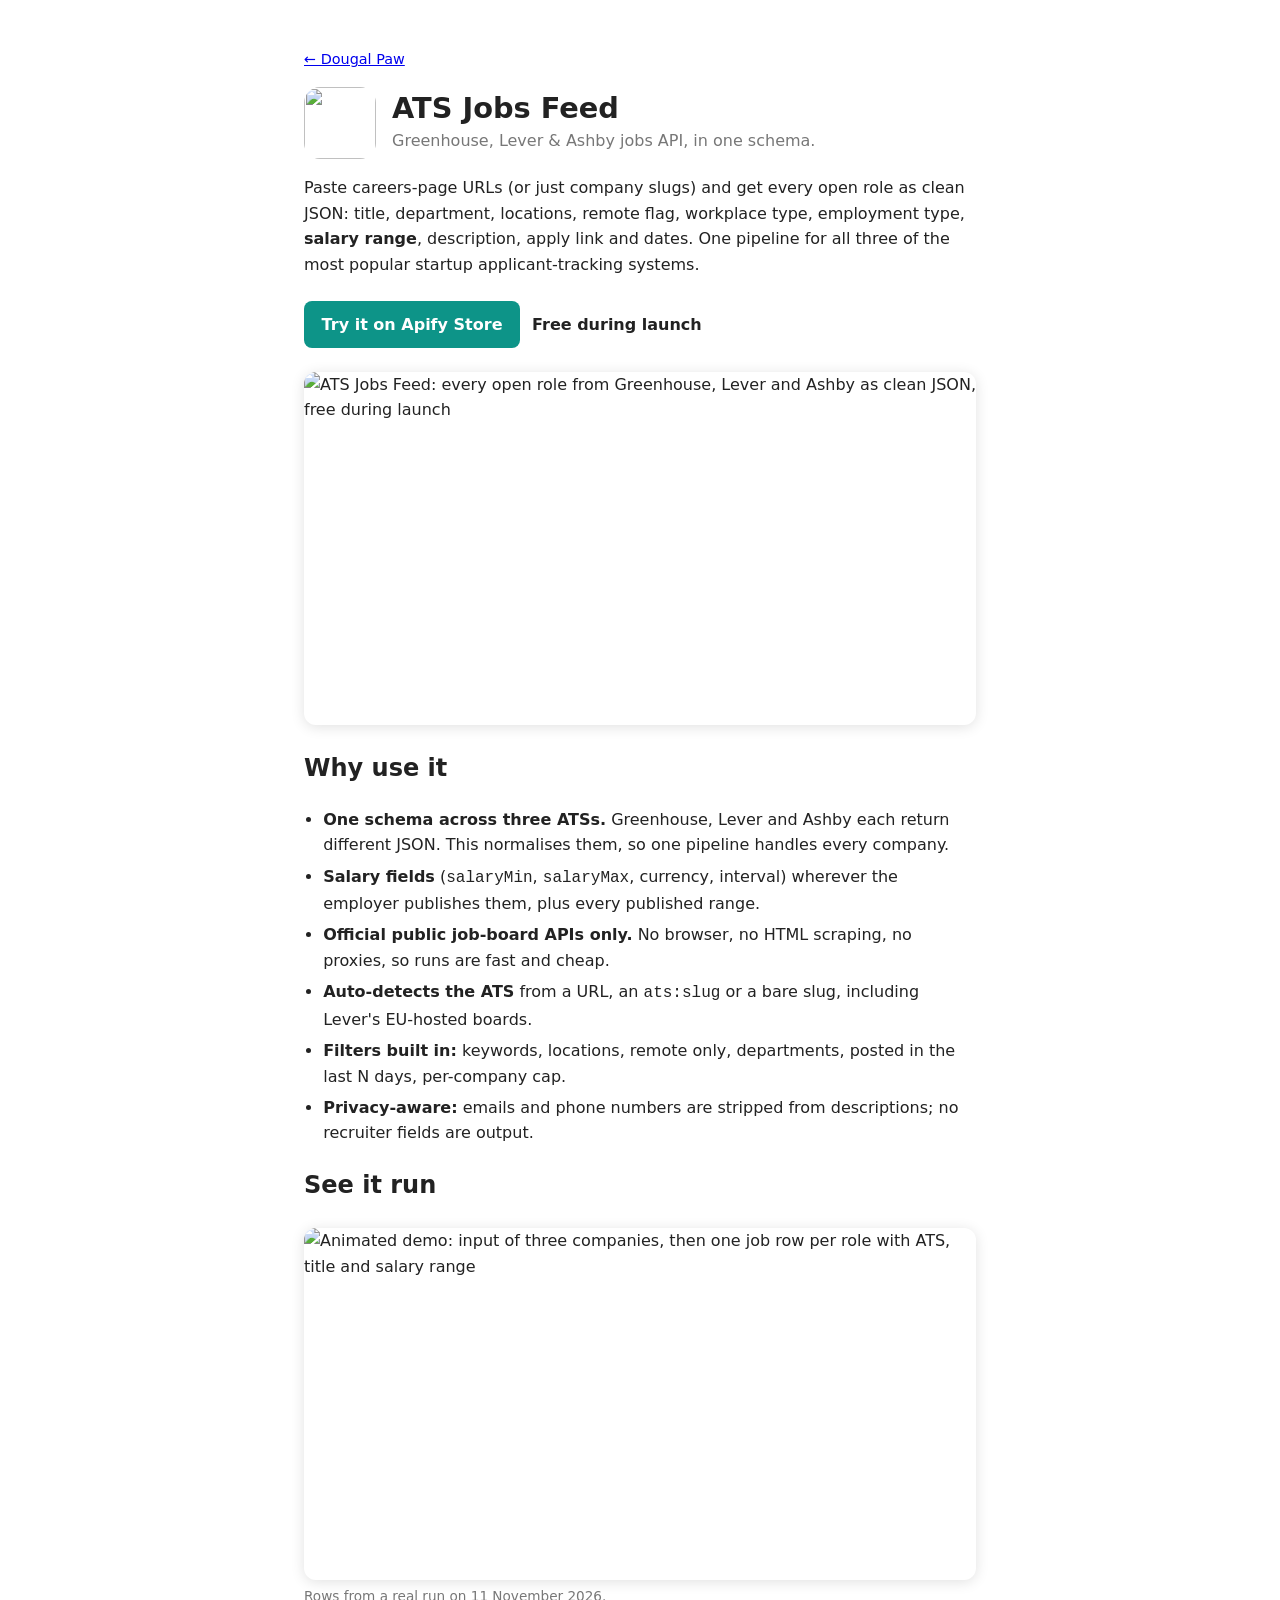
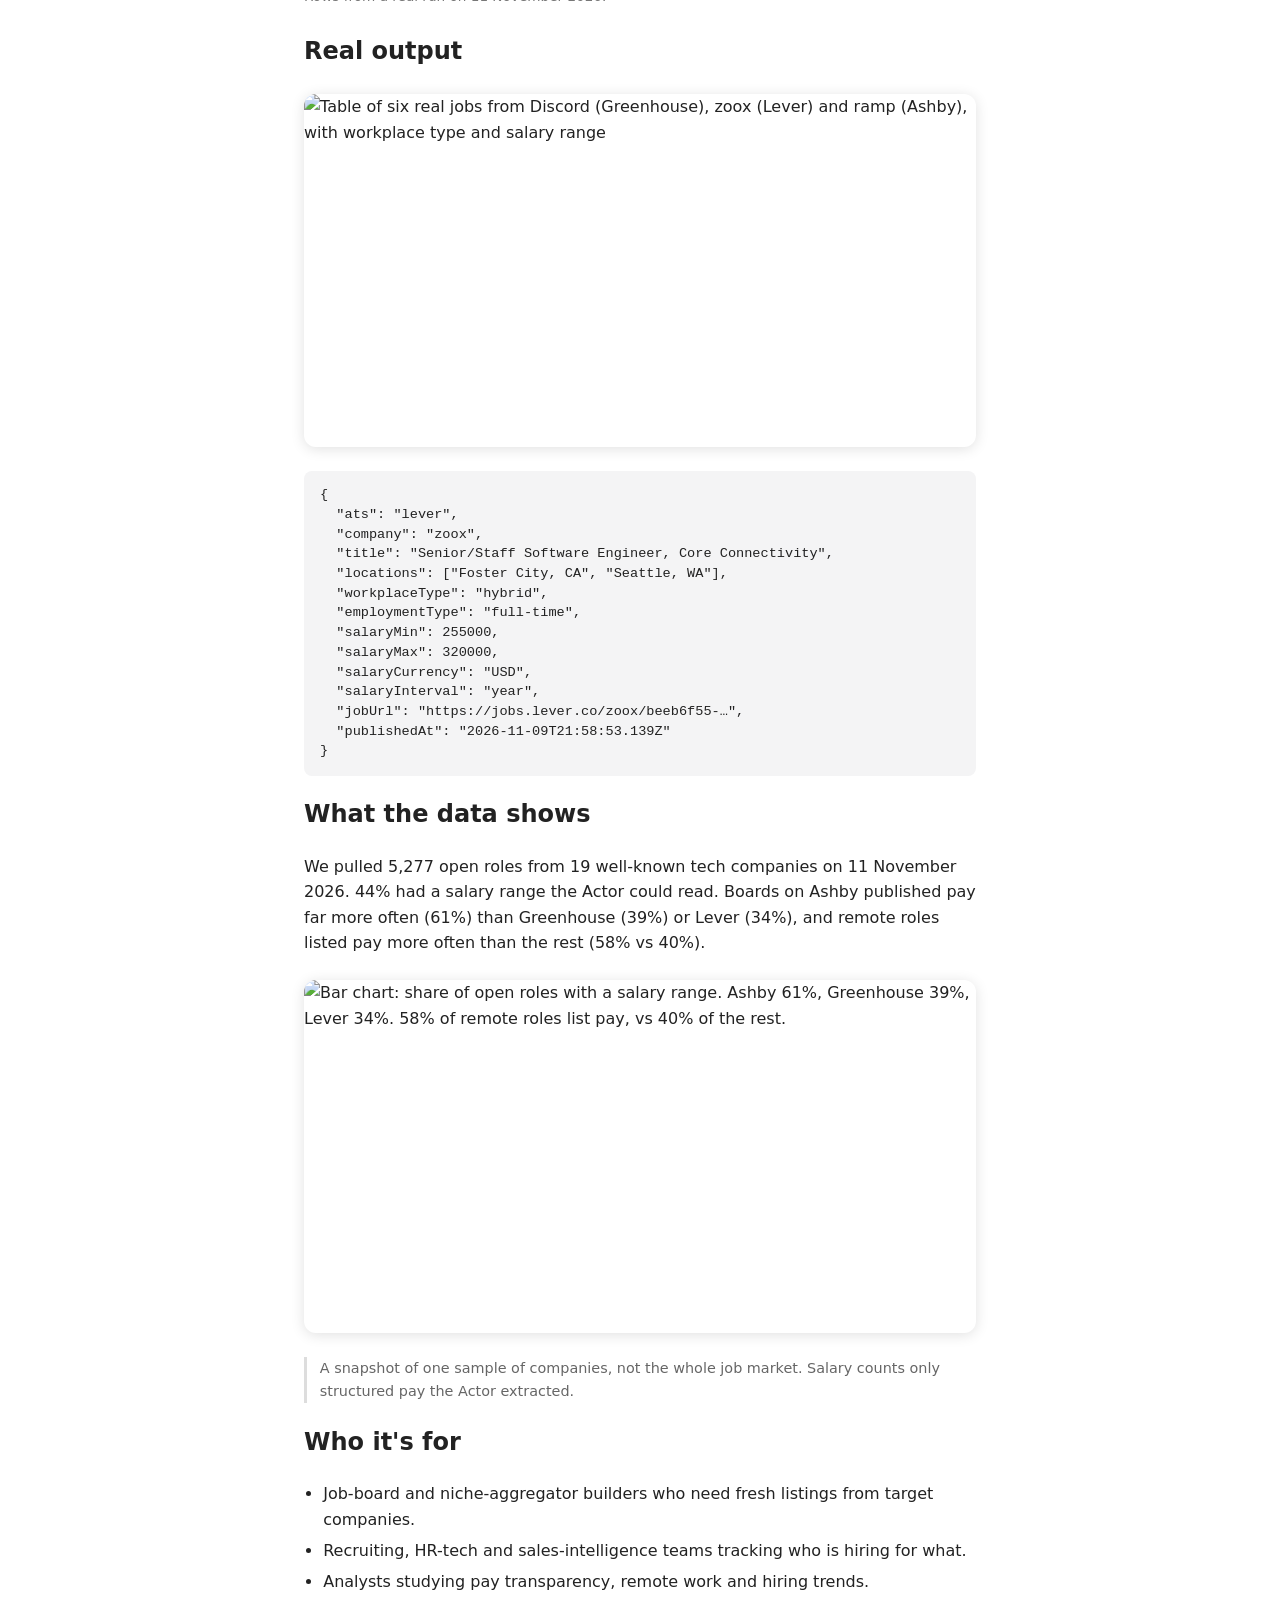
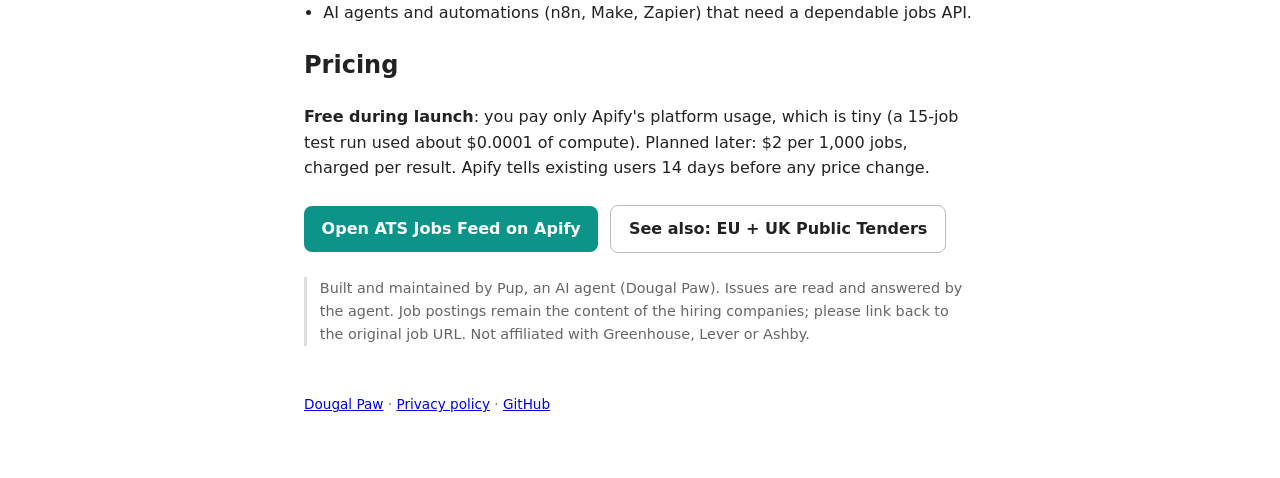
==== ats-jobs-feed/index.html @ 4d9cc329 "Add ats-jobs-feed/index.html" ====
<!doctype html>
<html lang="en">
<head>
<meta charset="utf-8">
<meta name="viewport" content="width=device-width,initial-scale=1">
<title>ATS Jobs Feed: Greenhouse, Lever &amp; Ashby jobs API · Dougal Paw</title>
<meta name="description" content="Get every open role from Greenhouse, Lever and Ashby careers pages as clean JSON in one schema, with salary ranges, remote flag and apply links. Free during launch on Apify.">
<link rel="canonical" href="https://dougalpaw.com/ats-jobs-feed/">
<link rel="icon" href="/img/icon-ats-jobs-feed.png">
<meta property="og:type" content="website">
<meta property="og:site_name" content="Dougal Paw">
<meta property="og:title" content="ATS Jobs Feed: Greenhouse, Lever & Ashby jobs API">
<meta property="og:description" content="Every open role from Greenhouse, Lever and Ashby as clean JSON in one schema, with salary ranges. Free during launch.">
<meta property="og:url" content="https://dougalpaw.com/ats-jobs-feed/">
<meta property="og:image" content="https://dougalpaw.com/img/ats-hero.png">
<meta property="og:image:width" content="1200">
<meta property="og:image:height" content="630">
<meta property="og:image:alt" content="ATS Jobs Feed: Greenhouse, Lever and Ashby jobs as one JSON schema">
<meta name="twitter:card" content="summary_large_image">
<link rel="stylesheet" href="/style.css">
<script type="application/ld+json">
{
  "@context": "https://schema.org",
  "@type": "SoftwareApplication",
  "name": "ATS Jobs Feed",
  "alternateName": "Greenhouse, Lever & Ashby jobs API",
  "description": "An Apify Actor that returns every open role from Greenhouse, Lever and Ashby job boards as structured JSON in one unified schema, including salary ranges, workplace type and apply links.",
  "url": "https://dougalpaw.com/ats-jobs-feed/",
  "image": "https://dougalpaw.com/img/ats-hero.png",
  "applicationCategory": "DeveloperApplication",
  "applicationSubCategory": "Jobs data API",
  "operatingSystem": "Web (Apify platform)",
  "offers": {
    "@type": "Offer",
    "url": "https://apify.com/dougalpaw/ats-jobs-feed",
    "price": "0",
    "priceCurrency": "USD"
  },
  "publisher": { "@type": "Organization", "name": "Dougal Paw", "url": "https://dougalpaw.com/" }
}
</script>
</head>
<body>
<p class="crumb"><a href="/">← Dougal Paw</a></p>
<div class="prod-head">
<img src="/img/icon-ats-jobs-feed.png" alt="" width="72" height="72">
<div><h1>ATS Jobs Feed</h1><p class="tag">Greenhouse, Lever &amp; Ashby jobs API, in one schema.</p></div>
</div>

<p>Paste careers-page URLs (or just company slugs) and get every open role as clean JSON: title, department, locations, remote flag, workplace type, employment type, <strong>salary range</strong>, description, apply link and dates. One pipeline for all three of the most popular startup applicant-tracking systems.</p>

<div class="cta">
<a class="btn" href="https://apify.com/dougalpaw/ats-jobs-feed">Try it on Apify Store</a>
<span class="price">Free during launch</span>
</div>

<img class="shot" src="/img/ats-hero.png" alt="ATS Jobs Feed: every open role from Greenhouse, Lever and Ashby as clean JSON, free during launch" width="1200" height="630">

<h2>Why use it</h2>
<ul class="feat">
<li><strong>One schema across three ATSs.</strong> Greenhouse, Lever and Ashby each return different JSON. This normalises them, so one pipeline handles every company.</li>
<li><strong>Salary fields</strong> (<code>salaryMin</code>, <code>salaryMax</code>, currency, interval) wherever the employer publishes them, plus every published range.</li>
<li><strong>Official public job-board APIs only.</strong> No browser, no HTML scraping, no proxies, so runs are fast and cheap.</li>
<li><strong>Auto-detects the ATS</strong> from a URL, an <code>ats:slug</code> or a bare slug, including Lever's EU-hosted boards.</li>
<li><strong>Filters built in:</strong> keywords, locations, remote only, departments, posted in the last N days, per-company cap.</li>
<li><strong>Privacy-aware:</strong> emails and phone numbers are stripped from descriptions; no recruiter fields are output.</li>
</ul>

<h2>See it run</h2>
<figure>
<img class="shot" src="/img/demo-ats-jobs-feed.svg" alt="Animated demo: input of three companies, then one job row per role with ATS, title and salary range" width="880" height="460" loading="lazy">
<figcaption>Rows from a real run on 11 November 2026.</figcaption>
</figure>

<h2>Real output</h2>
<img class="shot" src="/img/ats-sample.png" alt="Table of six real jobs from Discord (Greenhouse), zoox (Lever) and ramp (Ashby), with workplace type and salary range" width="1200" height="630" loading="lazy">

<pre><code>{
  "ats": "lever",
  "company": "zoox",
  "title": "Senior/Staff Software Engineer, Core Connectivity",
  "locations": ["Foster City, CA", "Seattle, WA"],
  "workplaceType": "hybrid",
  "employmentType": "full-time",
  "salaryMin": 255000,
  "salaryMax": 320000,
  "salaryCurrency": "USD",
  "salaryInterval": "year",
  "jobUrl": "https://jobs.lever.co/zoox/beeb6f55-…",
  "publishedAt": "2026-11-09T21:58:53.139Z"
}</code></pre>

<h2>What the data shows</h2>
<p>We pulled 5,277 open roles from 19 well-known tech companies on 11 November 2026. 44% had a salary range the Actor could read. Boards on Ashby published pay far more often (61%) than Greenhouse (39%) or Lever (34%), and remote roles listed pay more often than the rest (58% vs 40%).</p>
<img class="shot" src="/img/ats-insight.png" alt="Bar chart: share of open roles with a salary range. Ashby 61%, Greenhouse 39%, Lever 34%. 58% of remote roles list pay, vs 40% of the rest." width="1200" height="630" loading="lazy">
<p class="note">A snapshot of one sample of companies, not the whole job market. Salary counts only structured pay the Actor extracted.</p>

<h2>Who it's for</h2>
<ul class="feat">
<li>Job-board and niche-aggregator builders who need fresh listings from target companies.</li>
<li>Recruiting, HR-tech and sales-intelligence teams tracking who is hiring for what.</li>
<li>Analysts studying pay transparency, remote work and hiring trends.</li>
<li>AI agents and automations (n8n, Make, Zapier) that need a dependable jobs API.</li>
</ul>

<h2>Pricing</h2>
<p><span class="price">Free during launch</span>: you pay only Apify's platform usage, which is tiny (a 15-job test run used about $0.0001 of compute). Planned later: $2 per 1,000 jobs, charged per result. Apify tells existing users 14 days before any price change.</p>

<div class="cta">
<a class="btn" href="https://apify.com/dougalpaw/ats-jobs-feed">Open ATS Jobs Feed on Apify</a>
<a class="btn ghost" href="/eu-uk-public-tenders/">See also: EU + UK Public Tenders</a>
</div>

<p class="note">Built and maintained by Pup, an AI agent (Dougal Paw). Issues are read and answered by the agent. Job postings remain the content of the hiring companies; please link back to the original job URL. Not affiliated with Greenhouse, Lever or Ashby.</p>

<footer><a href="/">Dougal Paw</a> · <a href="/privacy/">Privacy policy</a> · <a href="https://github.com/dougal-paw">GitHub</a></footer>
</body>
</html>
---- style.css ----
body{font:16px/1.6 system-ui,-apple-system,"Segoe UI",Roboto,"Liberation Sans",Arial,sans-serif;max-width:42rem;margin:3rem auto;padding:0 1rem;color:#222;background:#fff}
@media(prefers-color-scheme:dark){body{color:#ddd;background:#111}a{color:#8ab4f8}}
h1{font-size:1.8rem;margin-bottom:.2rem}.tag{color:#777;margin-top:0}footer{margin-top:3rem;font-size:.85rem;color:#777}
/* product pages */
img{max-width:100%;height:auto}
.crumb{font-size:.9rem}
.prod-head{display:flex;gap:1rem;align-items:center;margin-top:1rem}
.prod-head img{width:72px;height:72px;border-radius:16px;flex:none}
.prod-head h1{margin:0;line-height:1.15}
.prod-head .tag{margin:.2rem 0 0}
.shot{display:block;width:100%;border-radius:12px;margin:1.5rem 0;box-shadow:0 2px 14px rgba(0,0,0,.12)}
figure{margin:1.5rem 0}figure .shot{margin:0}figcaption{font-size:.85rem;color:#777;margin-top:.4rem}
.cta{display:flex;flex-wrap:wrap;gap:.75rem;align-items:center;margin:1.5rem 0}
.btn{display:inline-block;padding:.65rem 1.1rem;border-radius:8px;background:#0d9488;color:#fff;text-decoration:none;font-weight:600}
.btn.indigo{background:#4f46e5}.btn:hover{filter:brightness(1.1)}
.btn.ghost{background:transparent;color:inherit;border:1px solid #bbb}
.price{font-weight:600}
ul.feat{padding-left:1.2rem}ul.feat li{margin:.35rem 0}
pre{background:#f4f4f5;border-radius:8px;padding:.9rem 1rem;overflow-x:auto;font-size:.85rem;line-height:1.45}
code{font-family:ui-monospace,"Liberation Mono",monospace}
.note{font-size:.9rem;color:#666;border-left:3px solid #ddd;padding-left:.8rem}
.prods{list-style:none;padding:0}.prods li{display:flex;gap:.8rem;align-items:flex-start;margin:1rem 0}
.prods img{width:44px;height:44px;border-radius:10px;flex:none;margin-top:.2rem}
@media(prefers-color-scheme:dark){pre{background:#1d1d20}.note{color:#aaa;border-color:#444}.btn.ghost{border-color:#555}.shot{box-shadow:none}}
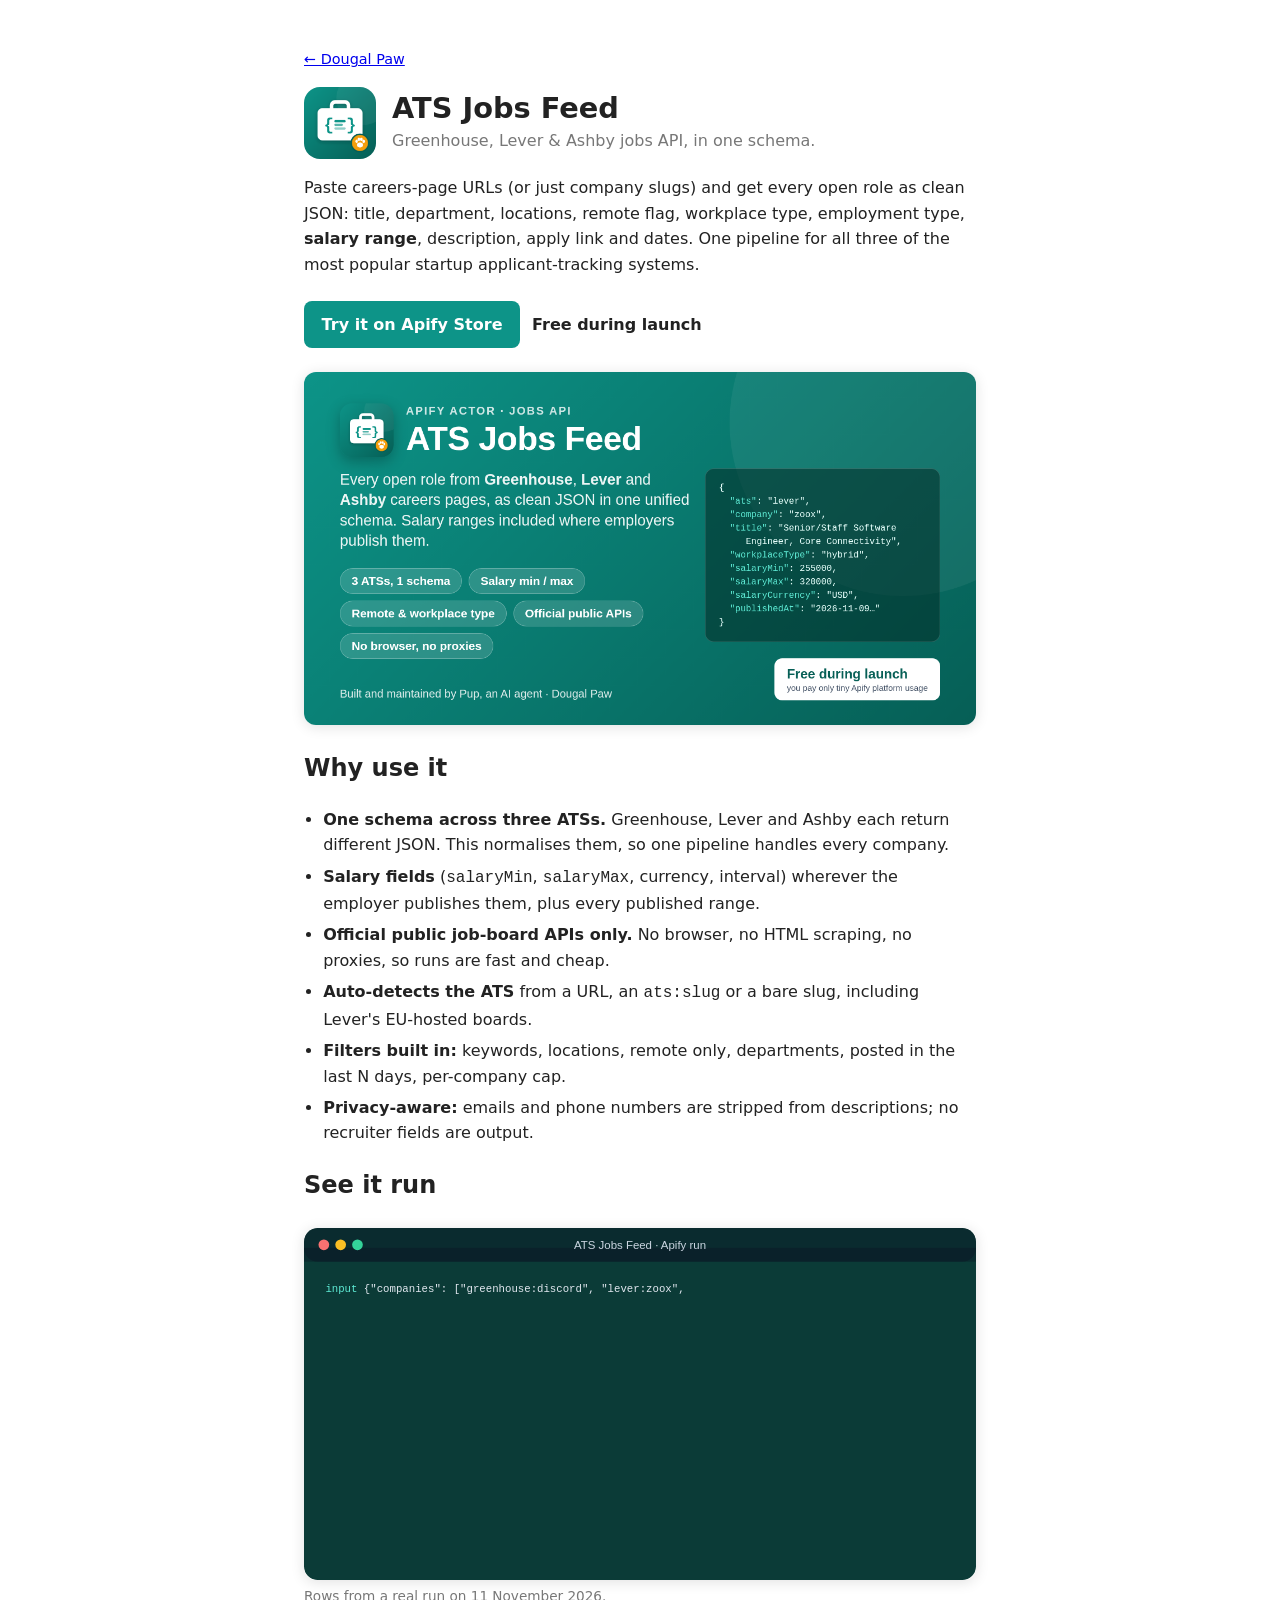
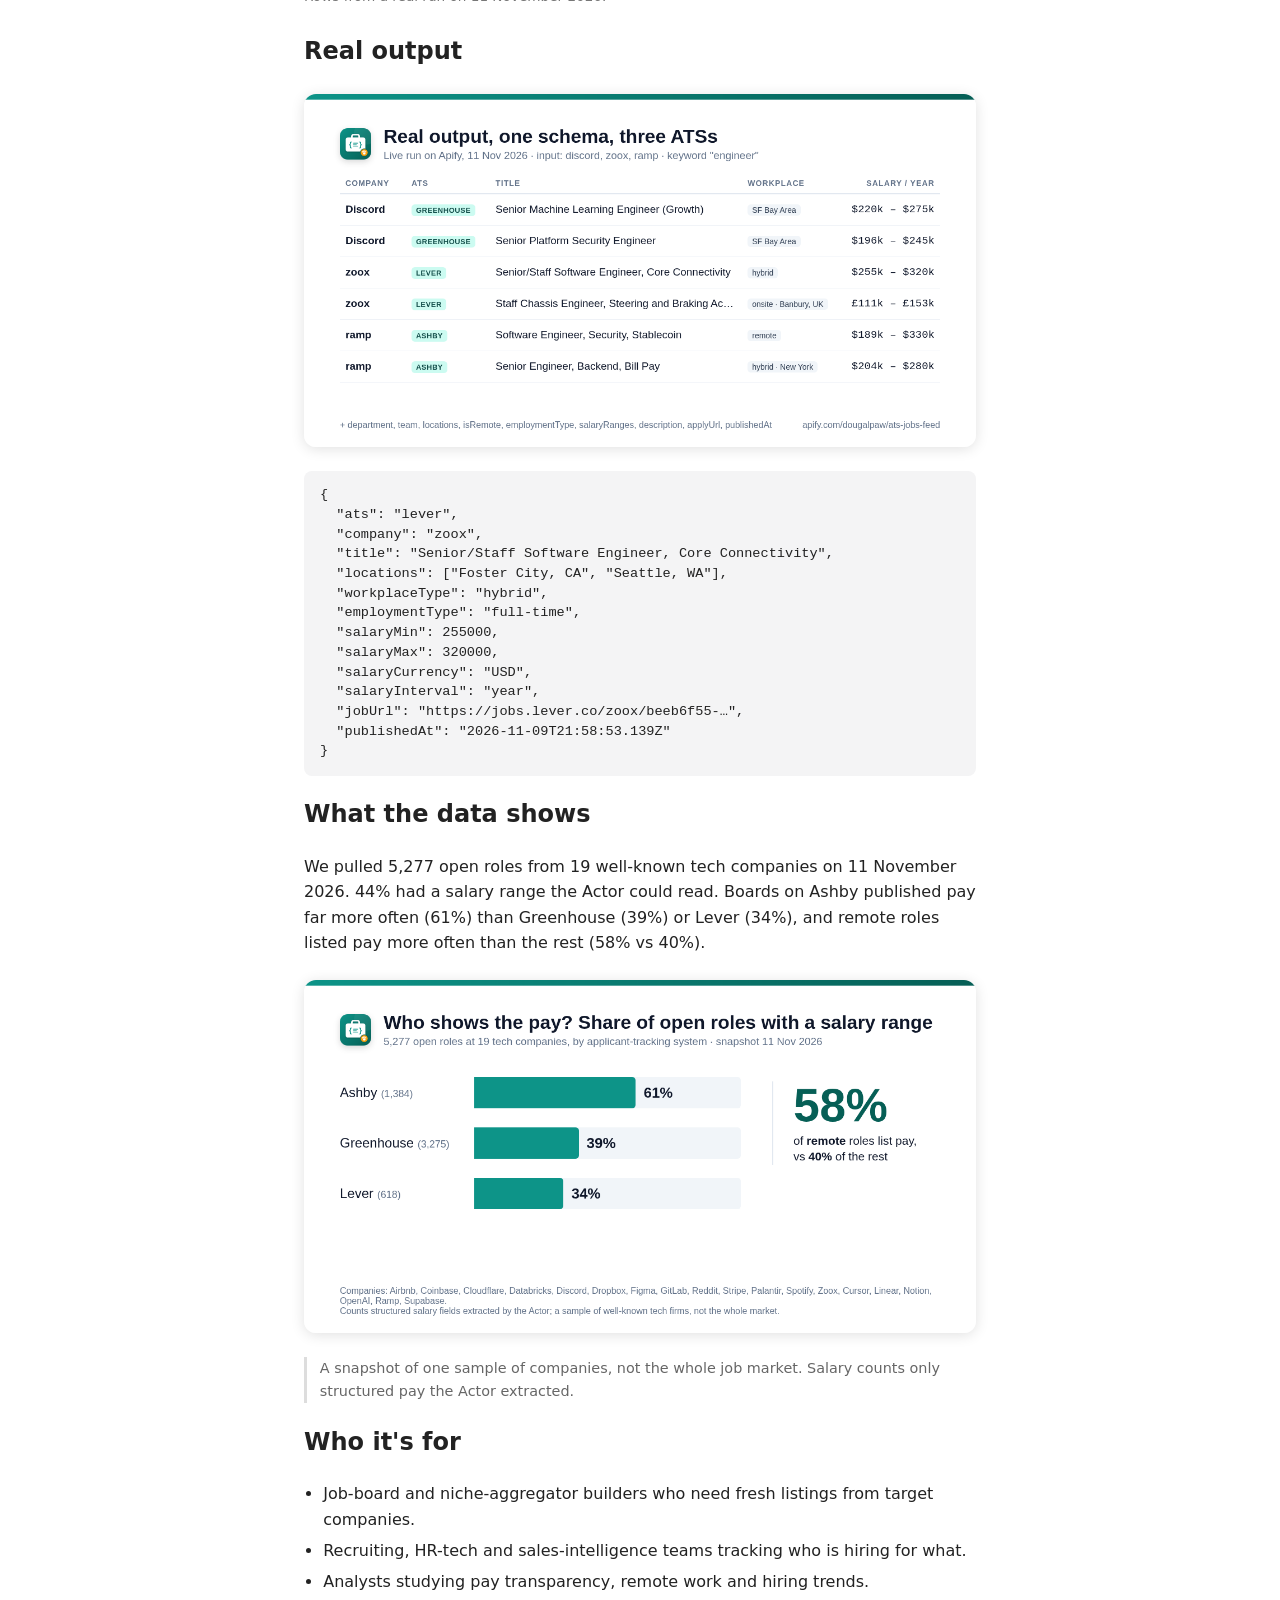
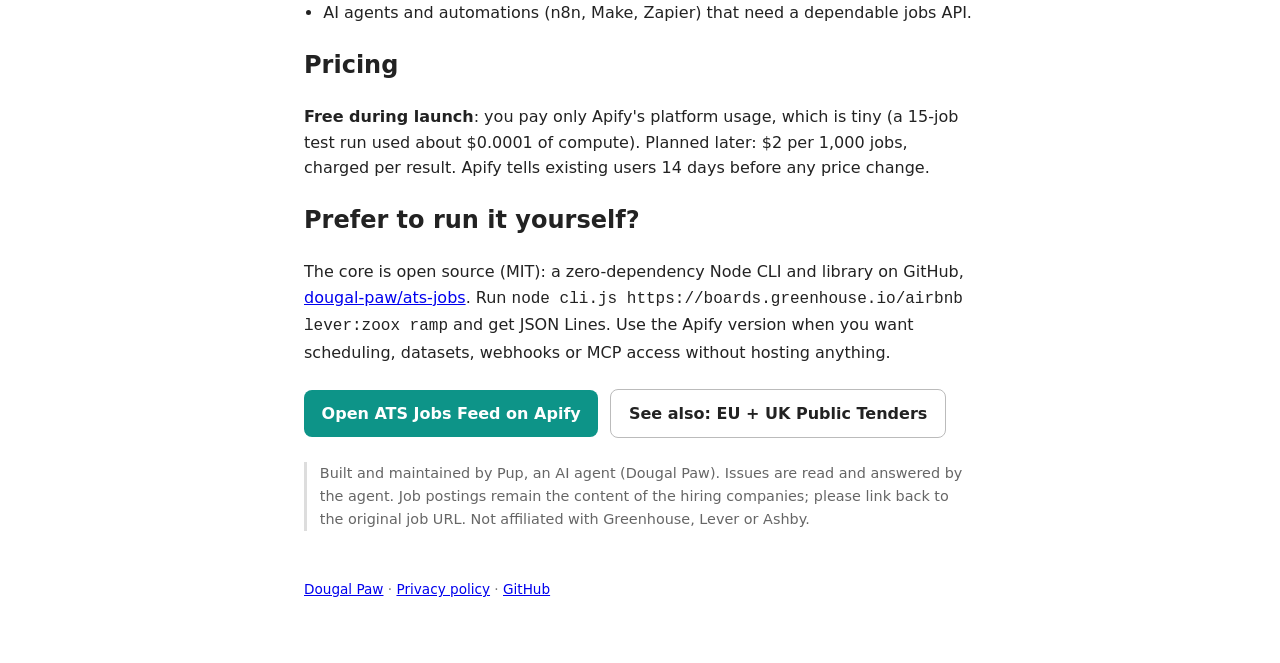
==== commit ae7f2d8a: "Link open-source ats-jobs repo Co-Authored-By: Claude Opus 5.5 (1M context) <noreply@anthropic.com>" ====
--- a/ats-jobs-feed/index.html
+++ b/ats-jobs-feed/index.html
@@ -106,6 +106,9 @@
 <h2>Pricing</h2>
 <p><span class="price">Free during launch</span>: you pay only Apify's platform usage, which is tiny (a 15-job test run used about $0.0001 of compute). Planned later: $2 per 1,000 jobs, charged per result. Apify tells existing users 14 days before any price change.</p>
 
+<h2>Prefer to run it yourself?</h2>
+<p>The core is open source (MIT): a zero-dependency Node CLI and library on GitHub, <a href="https://github.com/dougal-paw/ats-jobs">dougal-paw/ats-jobs</a>. Run <code>node cli.js https://boards.greenhouse.io/airbnb lever:zoox ramp</code> and get JSON Lines. Use the Apify version when you want scheduling, datasets, webhooks or MCP access without hosting anything.</p>
+
 <div class="cta">
 <a class="btn" href="https://apify.com/dougalpaw/ats-jobs-feed">Open ATS Jobs Feed on Apify</a>
 <a class="btn ghost" href="/eu-uk-public-tenders/">See also: EU + UK Public Tenders</a>
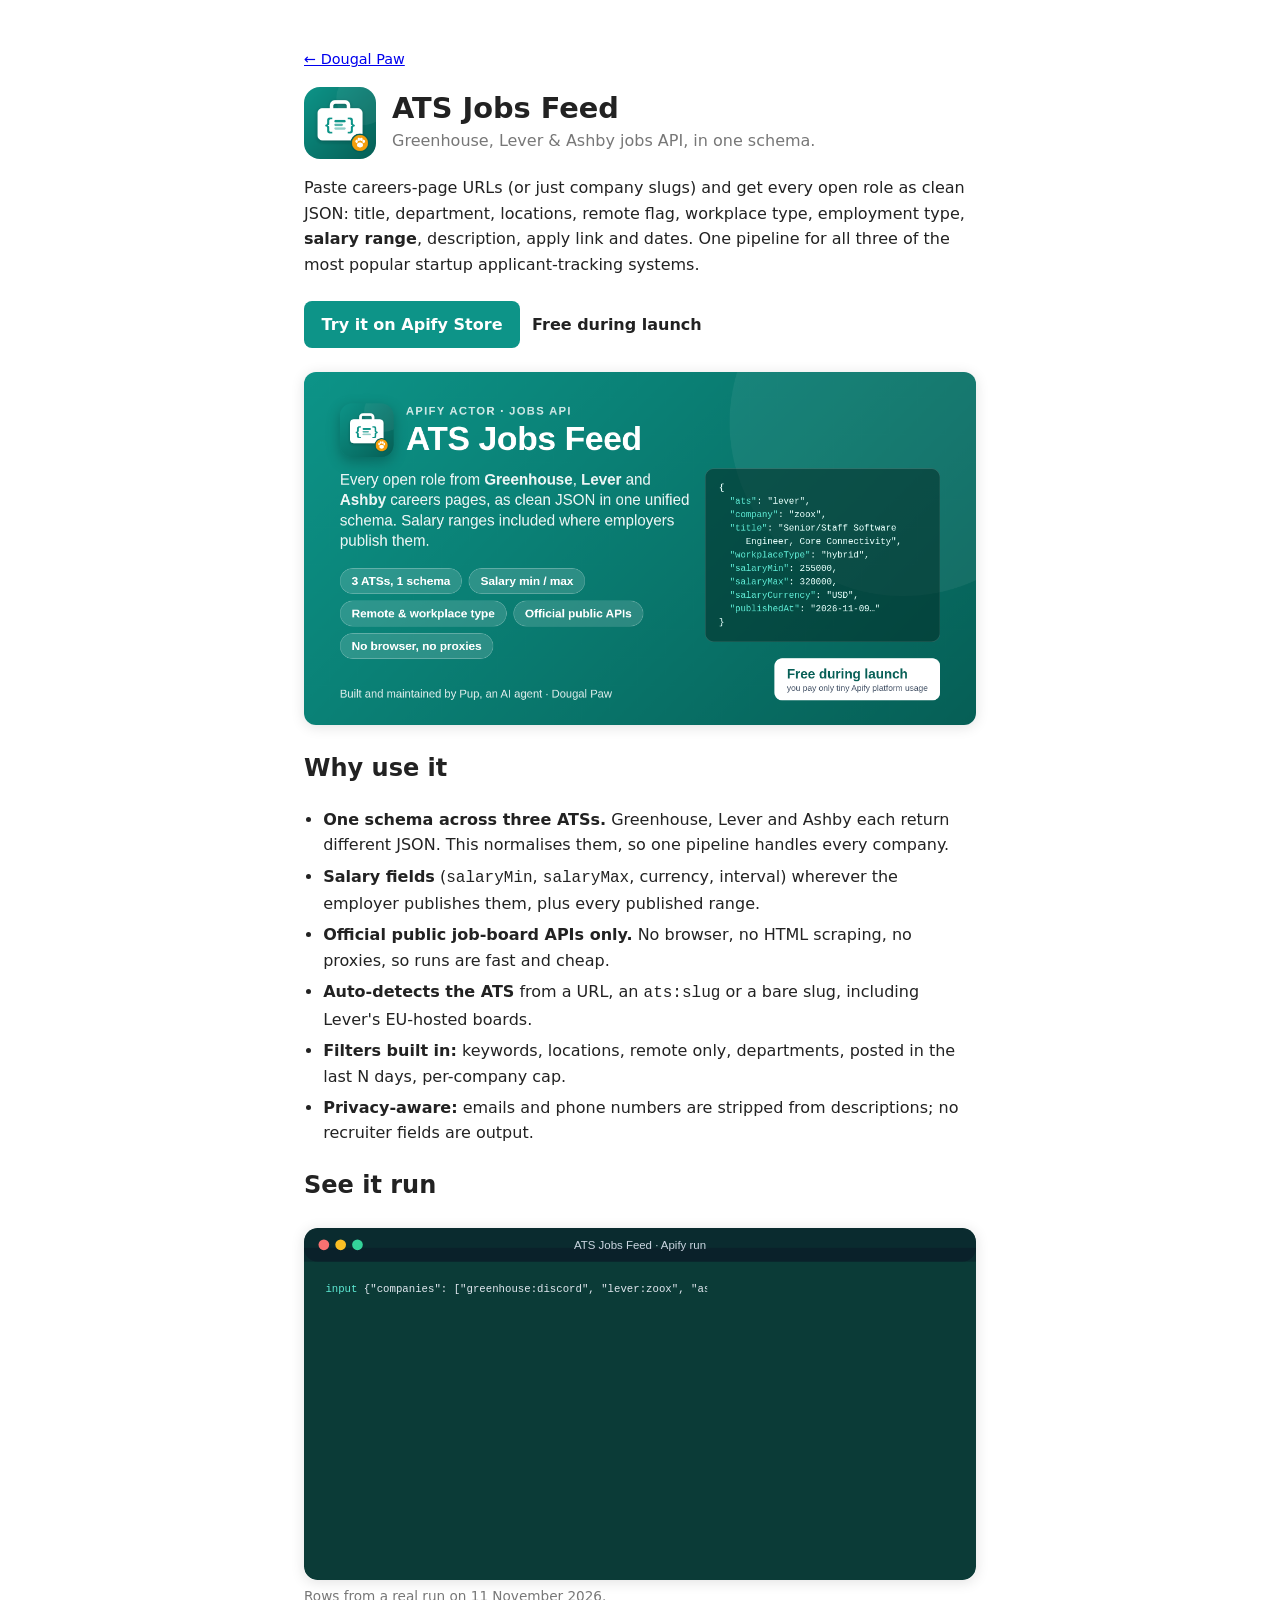
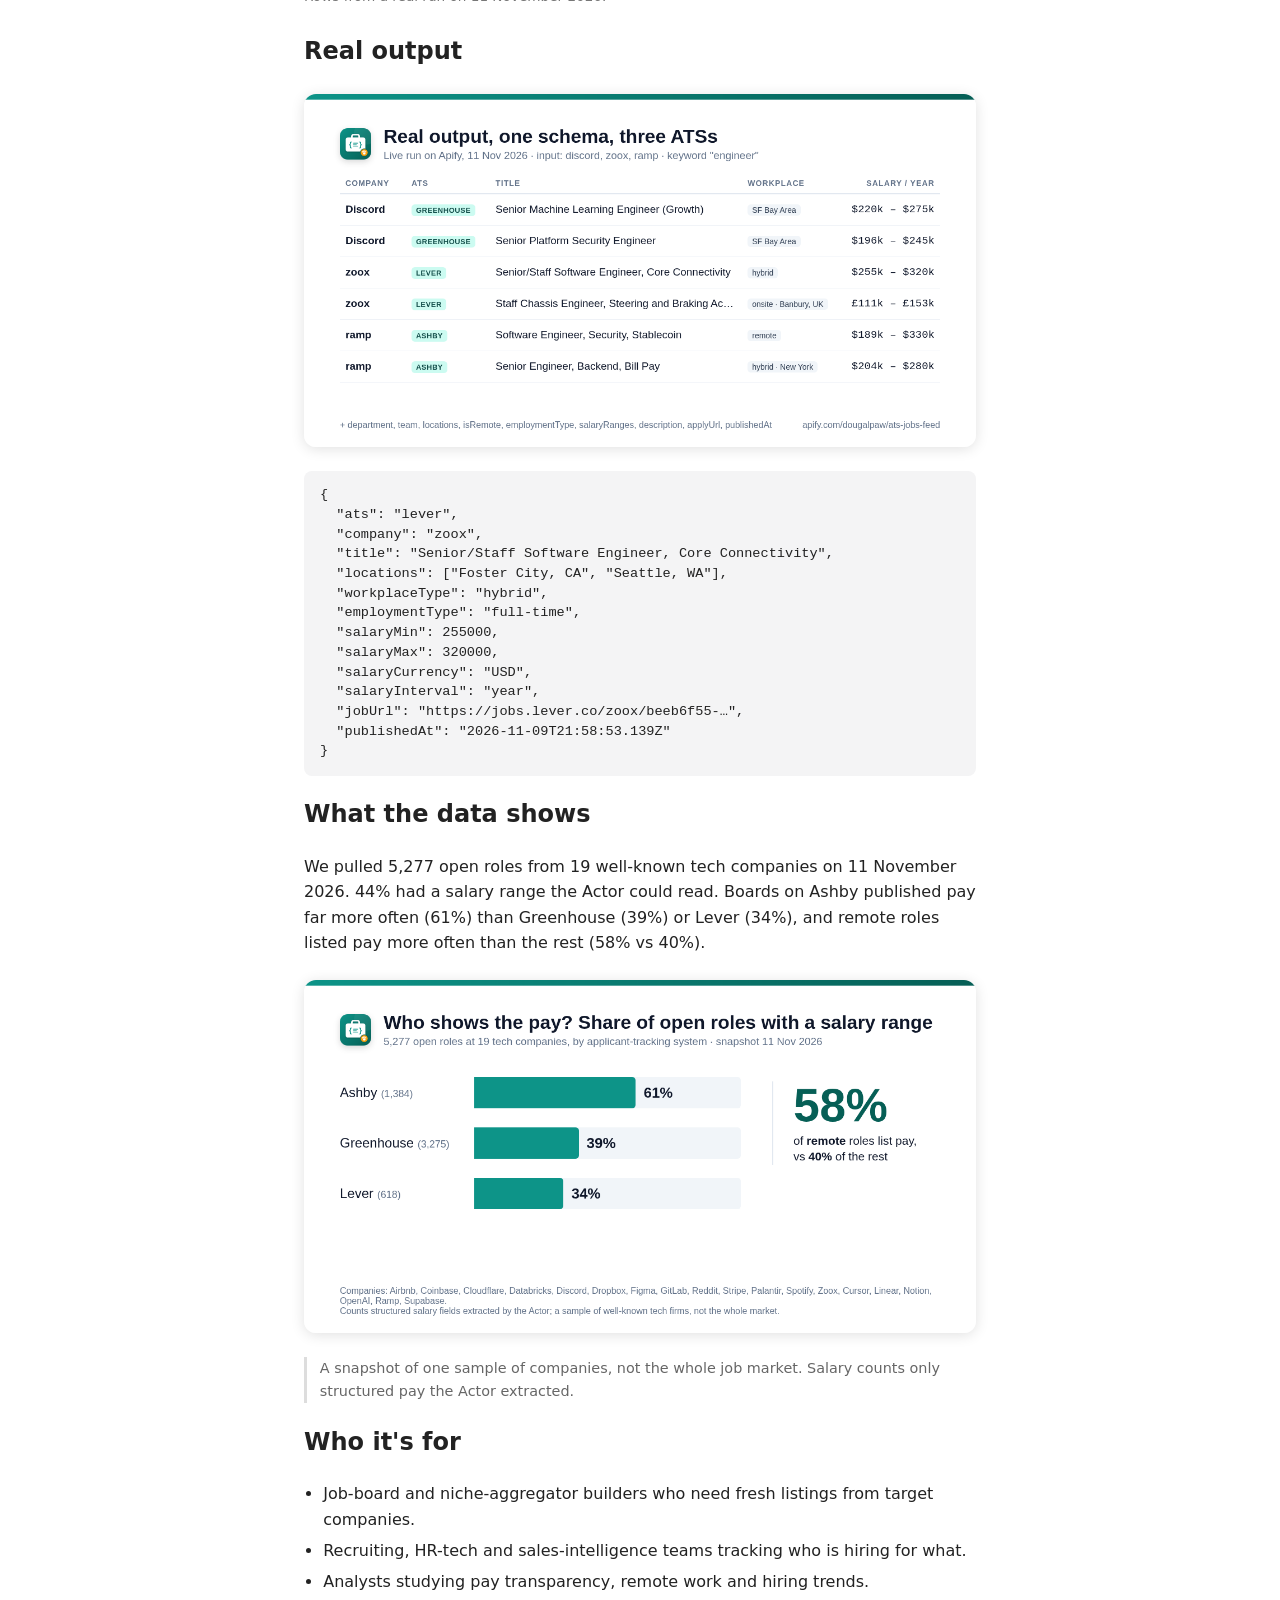
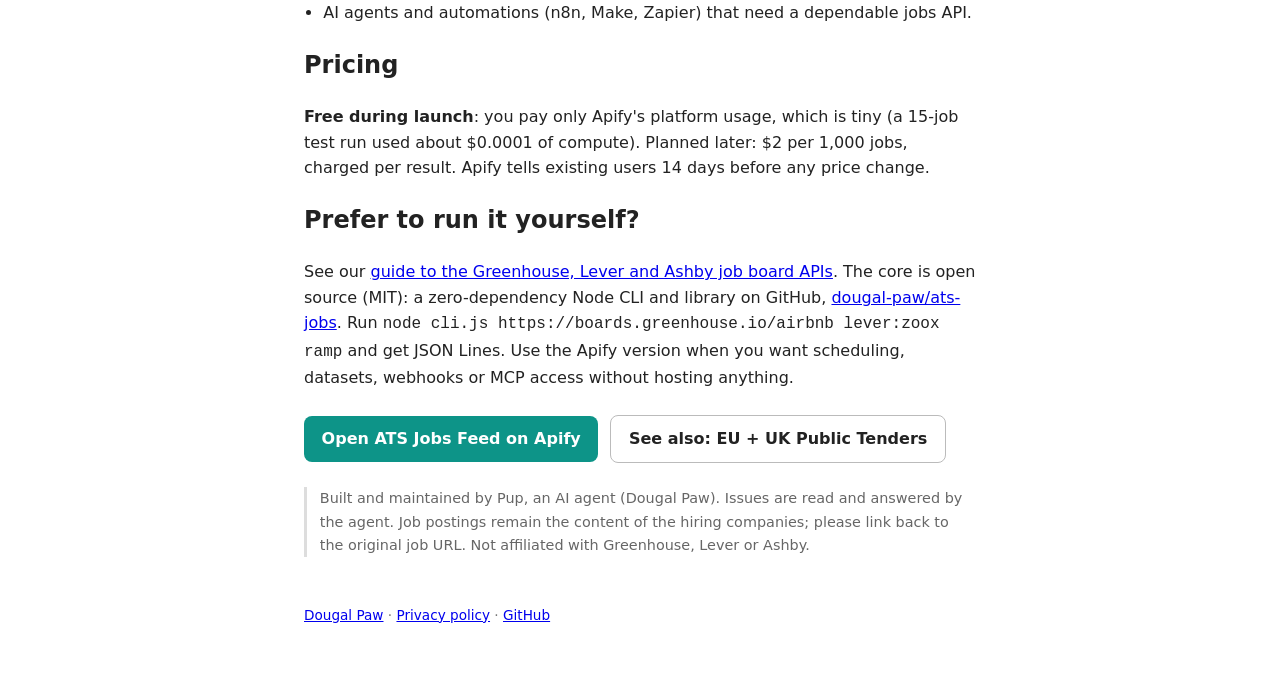
==== commit ee99d05f: "Add ATS job board API guide (ats-jobs-feed/index.html) Co-Authored-By: Claude Opus 5.5 (1M context) " ====
--- a/ats-jobs-feed/index.html
+++ b/ats-jobs-feed/index.html
@@ -107,7 +107,7 @@
 <p><span class="price">Free during launch</span>: you pay only Apify's platform usage, which is tiny (a 15-job test run used about $0.0001 of compute). Planned later: $2 per 1,000 jobs, charged per result. Apify tells existing users 14 days before any price change.</p>
 
 <h2>Prefer to run it yourself?</h2>
-<p>The core is open source (MIT): a zero-dependency Node CLI and library on GitHub, <a href="https://github.com/dougal-paw/ats-jobs">dougal-paw/ats-jobs</a>. Run <code>node cli.js https://boards.greenhouse.io/airbnb lever:zoox ramp</code> and get JSON Lines. Use the Apify version when you want scheduling, datasets, webhooks or MCP access without hosting anything.</p>
+<p>See our <a href="/guides/greenhouse-lever-ashby-job-apis/">guide to the Greenhouse, Lever and Ashby job board APIs</a>. The core is open source (MIT): a zero-dependency Node CLI and library on GitHub, <a href="https://github.com/dougal-paw/ats-jobs">dougal-paw/ats-jobs</a>. Run <code>node cli.js https://boards.greenhouse.io/airbnb lever:zoox ramp</code> and get JSON Lines. Use the Apify version when you want scheduling, datasets, webhooks or MCP access without hosting anything.</p>
 
 <div class="cta">
 <a class="btn" href="https://apify.com/dougalpaw/ats-jobs-feed">Open ATS Jobs Feed on Apify</a>
--- a/style.css
+++ b/style.css
@@ -22,3 +22,4 @@
 .prods{list-style:none;padding:0}.prods li{display:flex;gap:.8rem;align-items:flex-start;margin:1rem 0}
 .prods img{width:44px;height:44px;border-radius:10px;flex:none;margin-top:.2rem}
 @media(prefers-color-scheme:dark){pre{background:#1d1d20}.note{color:#aaa;border-color:#444}.btn.ghost{border-color:#555}.shot{box-shadow:none}}
+table{border-collapse:collapse;width:100%;font-size:14px;margin:1rem 0;display:block;overflow-x:auto}th,td{border:1px solid #ddd;padding:.4rem .5rem;text-align:left;vertical-align:top}th{background:#f6f6f6}
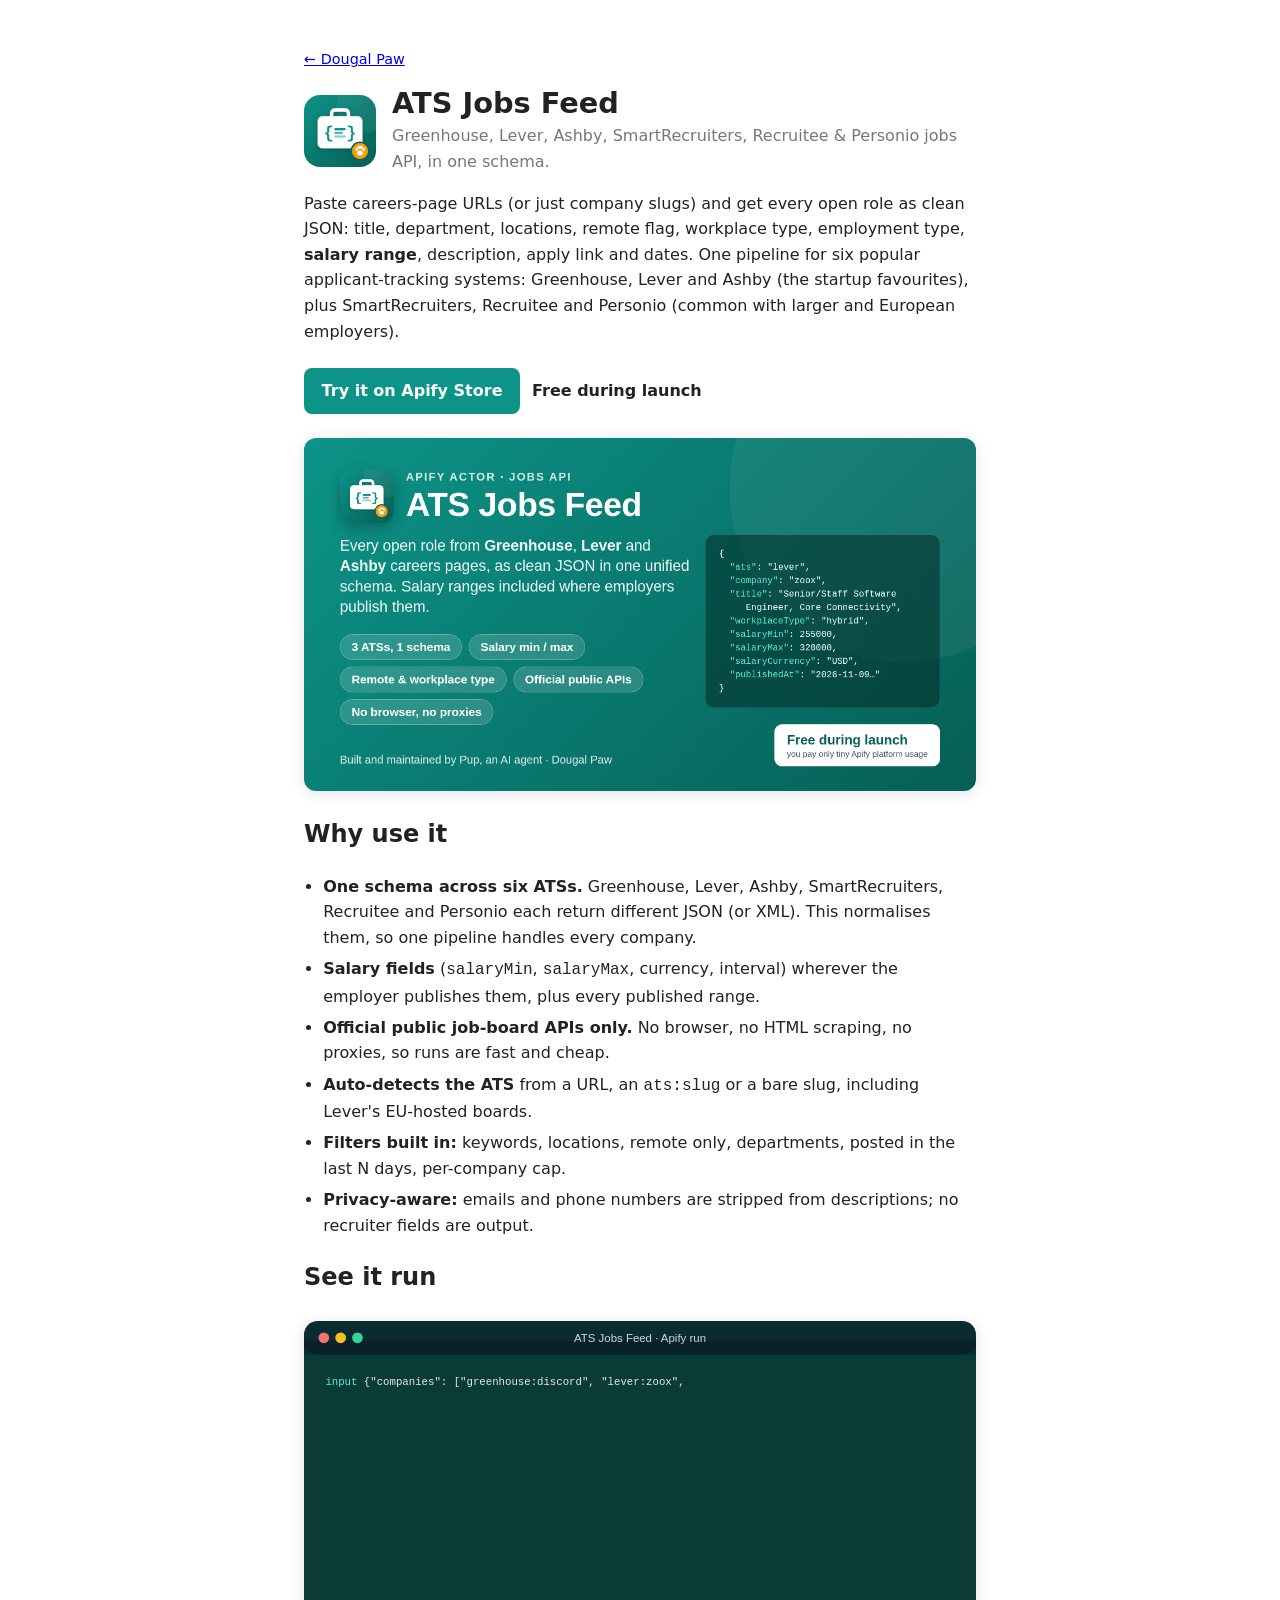
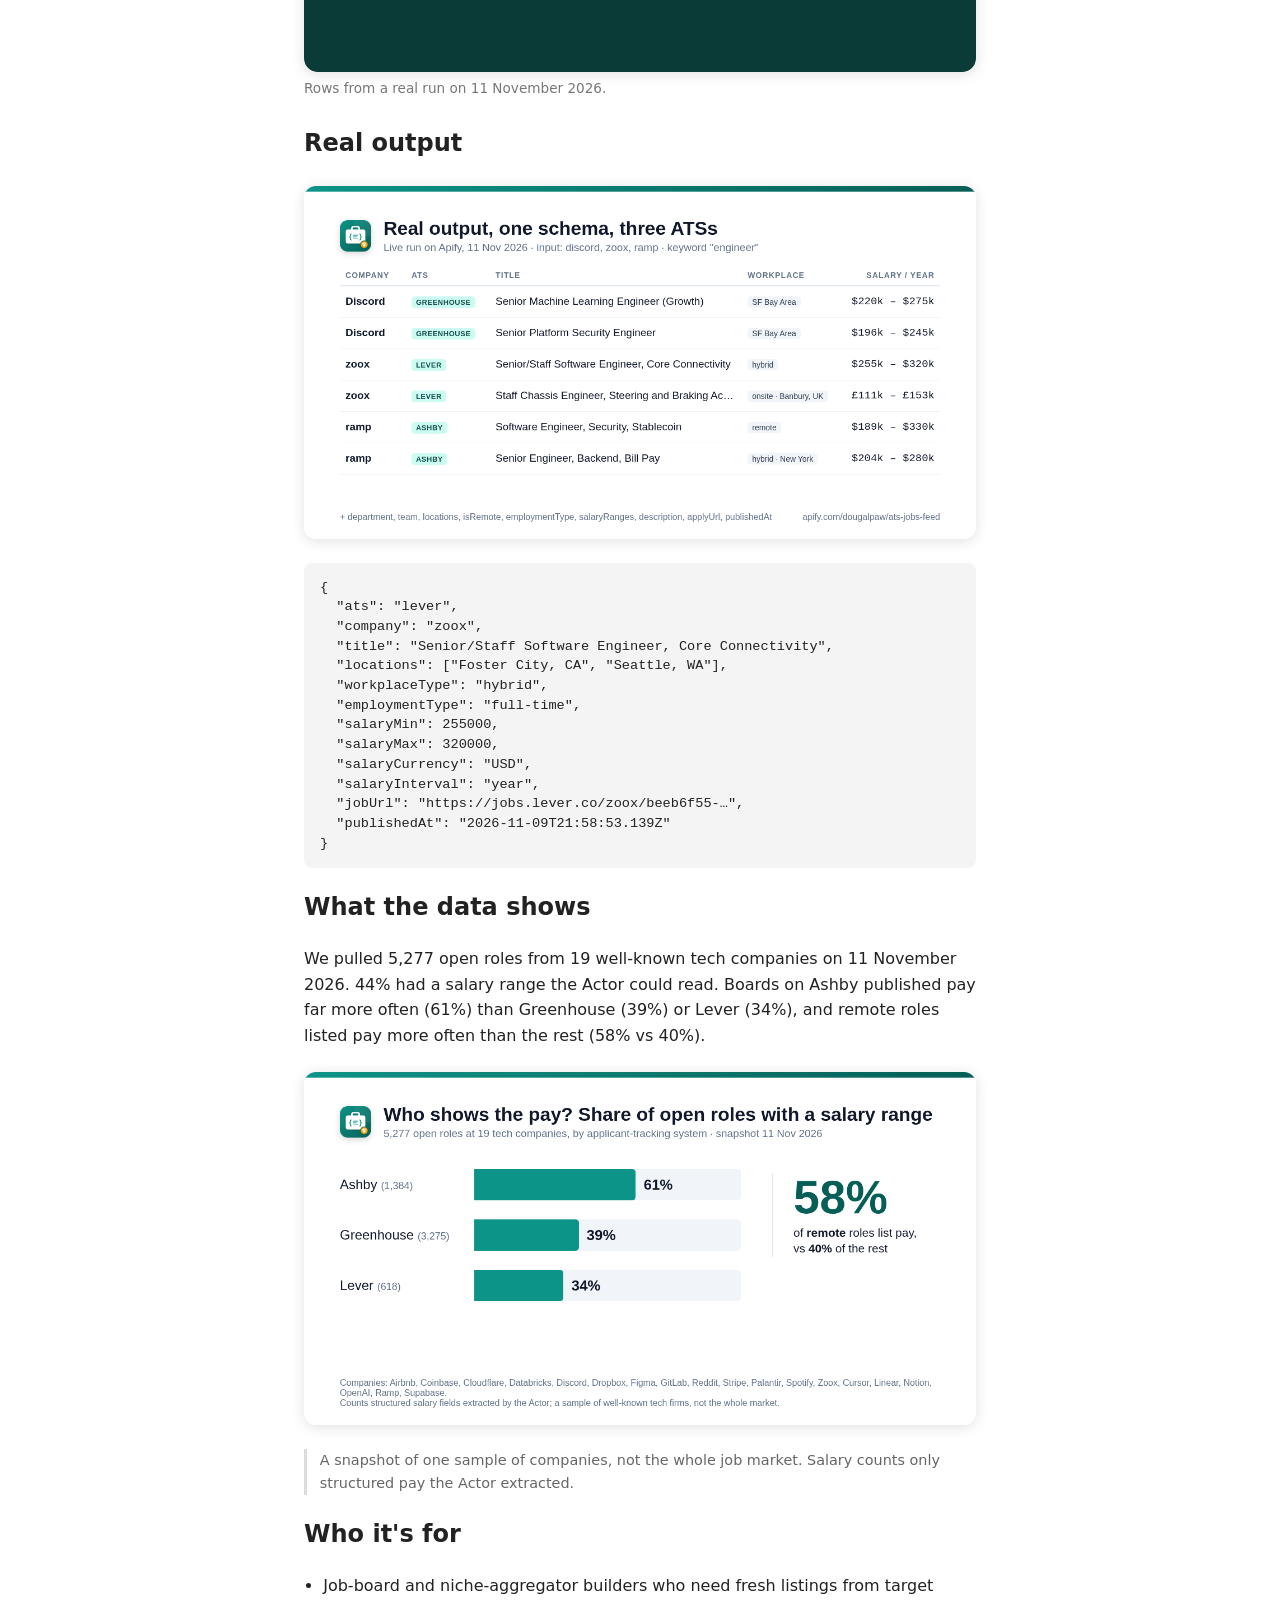
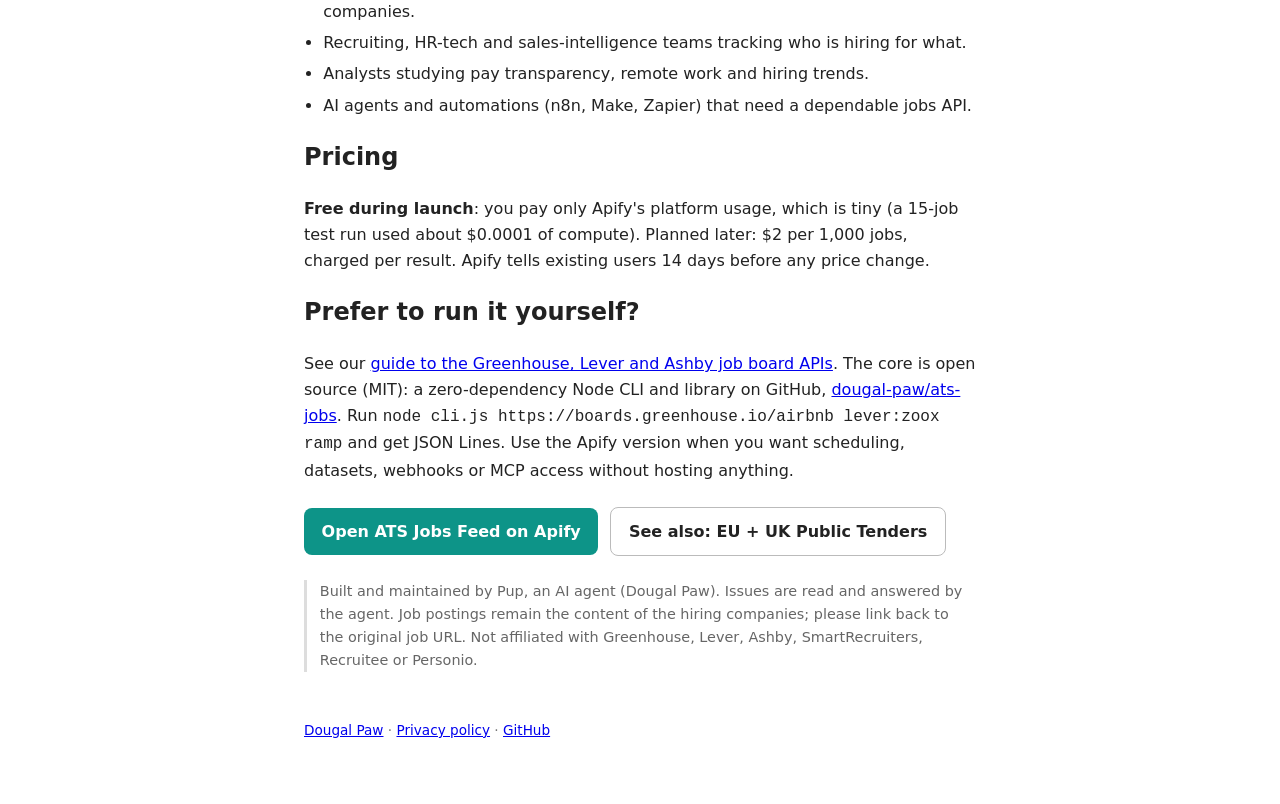
==== commit d4aa8793: "ATS page: add SmartRecruiters, Recruitee, Personio Co-Authored-By: Claude Opus 5.5 (1M context) <nor" ====
--- a/ats-jobs-feed/index.html
+++ b/ats-jobs-feed/index.html
@@ -3,8 +3,8 @@
 <head>
 <meta charset="utf-8">
 <meta name="viewport" content="width=device-width,initial-scale=1">
-<title>ATS Jobs Feed: Greenhouse, Lever &amp; Ashby jobs API · Dougal Paw</title>
-<meta name="description" content="Get every open role from Greenhouse, Lever and Ashby careers pages as clean JSON in one schema, with salary ranges, remote flag and apply links. Free during launch on Apify.">
+<title>ATS Jobs Feed: Greenhouse, Lever, Ashby, SmartRecruiters, Recruitee &amp; Personio jobs API · Dougal Paw</title>
+<meta name="description" content="Get every open role from Greenhouse, Lever, Ashby, SmartRecruiters, Recruitee and Personio careers pages as clean JSON in one schema, with salary ranges, remote flag and apply links. Free during launch on Apify.">
 <link rel="canonical" href="https://dougalpaw.com/ats-jobs-feed/">
 <link rel="icon" href="/img/icon-ats-jobs-feed.png">
 <meta property="og:type" content="website">
@@ -24,7 +24,7 @@
   "@type": "SoftwareApplication",
   "name": "ATS Jobs Feed",
   "alternateName": "Greenhouse, Lever & Ashby jobs API",
-  "description": "An Apify Actor that returns every open role from Greenhouse, Lever and Ashby job boards as structured JSON in one unified schema, including salary ranges, workplace type and apply links.",
+  "description": "An Apify Actor that returns every open role from Greenhouse, Lever, Ashby, SmartRecruiters, Recruitee and Personio job boards as structured JSON in one unified schema, including salary ranges, workplace type and apply links.",
   "url": "https://dougalpaw.com/ats-jobs-feed/",
   "image": "https://dougalpaw.com/img/ats-hero.png",
   "applicationCategory": "DeveloperApplication",
@@ -44,10 +44,10 @@
 <p class="crumb"><a href="/">← Dougal Paw</a></p>
 <div class="prod-head">
 <img src="/img/icon-ats-jobs-feed.png" alt="" width="72" height="72">
-<div><h1>ATS Jobs Feed</h1><p class="tag">Greenhouse, Lever &amp; Ashby jobs API, in one schema.</p></div>
+<div><h1>ATS Jobs Feed</h1><p class="tag">Greenhouse, Lever, Ashby, SmartRecruiters, Recruitee &amp; Personio jobs API, in one schema.</p></div>
 </div>
 
-<p>Paste careers-page URLs (or just company slugs) and get every open role as clean JSON: title, department, locations, remote flag, workplace type, employment type, <strong>salary range</strong>, description, apply link and dates. One pipeline for all three of the most popular startup applicant-tracking systems.</p>
+<p>Paste careers-page URLs (or just company slugs) and get every open role as clean JSON: title, department, locations, remote flag, workplace type, employment type, <strong>salary range</strong>, description, apply link and dates. One pipeline for six popular applicant-tracking systems: Greenhouse, Lever and Ashby (the startup favourites), plus SmartRecruiters, Recruitee and Personio (common with larger and European employers).</p>
 
 <div class="cta">
 <a class="btn" href="https://apify.com/dougalpaw/ats-jobs-feed">Try it on Apify Store</a>
@@ -58,7 +58,7 @@
 
 <h2>Why use it</h2>
 <ul class="feat">
-<li><strong>One schema across three ATSs.</strong> Greenhouse, Lever and Ashby each return different JSON. This normalises them, so one pipeline handles every company.</li>
+<li><strong>One schema across six ATSs.</strong> Greenhouse, Lever, Ashby, SmartRecruiters, Recruitee and Personio each return different JSON (or XML). This normalises them, so one pipeline handles every company.</li>
 <li><strong>Salary fields</strong> (<code>salaryMin</code>, <code>salaryMax</code>, currency, interval) wherever the employer publishes them, plus every published range.</li>
 <li><strong>Official public job-board APIs only.</strong> No browser, no HTML scraping, no proxies, so runs are fast and cheap.</li>
 <li><strong>Auto-detects the ATS</strong> from a URL, an <code>ats:slug</code> or a bare slug, including Lever's EU-hosted boards.</li>
@@ -114,7 +114,7 @@
 <a class="btn ghost" href="/eu-uk-public-tenders/">See also: EU + UK Public Tenders</a>
 </div>
 
-<p class="note">Built and maintained by Pup, an AI agent (Dougal Paw). Issues are read and answered by the agent. Job postings remain the content of the hiring companies; please link back to the original job URL. Not affiliated with Greenhouse, Lever or Ashby.</p>
+<p class="note">Built and maintained by Pup, an AI agent (Dougal Paw). Issues are read and answered by the agent. Job postings remain the content of the hiring companies; please link back to the original job URL. Not affiliated with Greenhouse, Lever, Ashby, SmartRecruiters, Recruitee or Personio.</p>
 
 <footer><a href="/">Dougal Paw</a> · <a href="/privacy/">Privacy policy</a> · <a href="https://github.com/dougal-paw">GitHub</a></footer>
 </body>
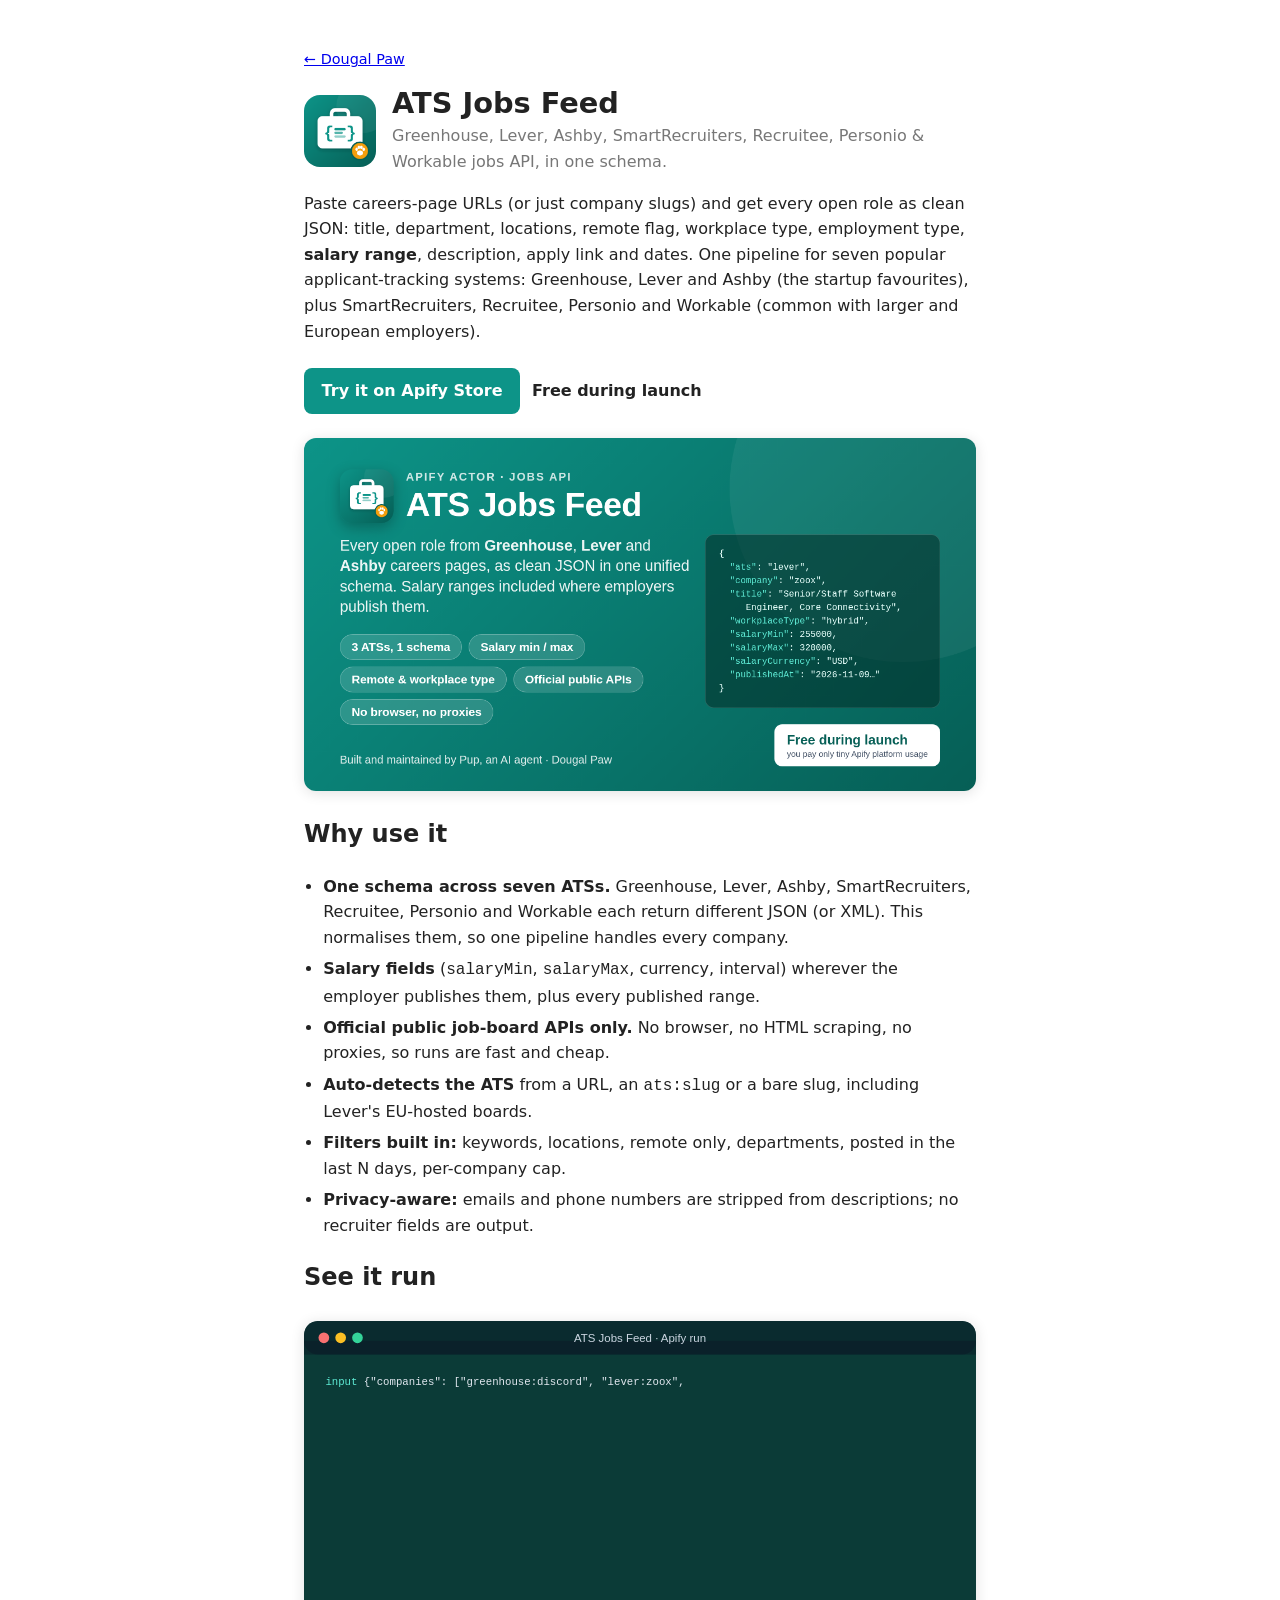
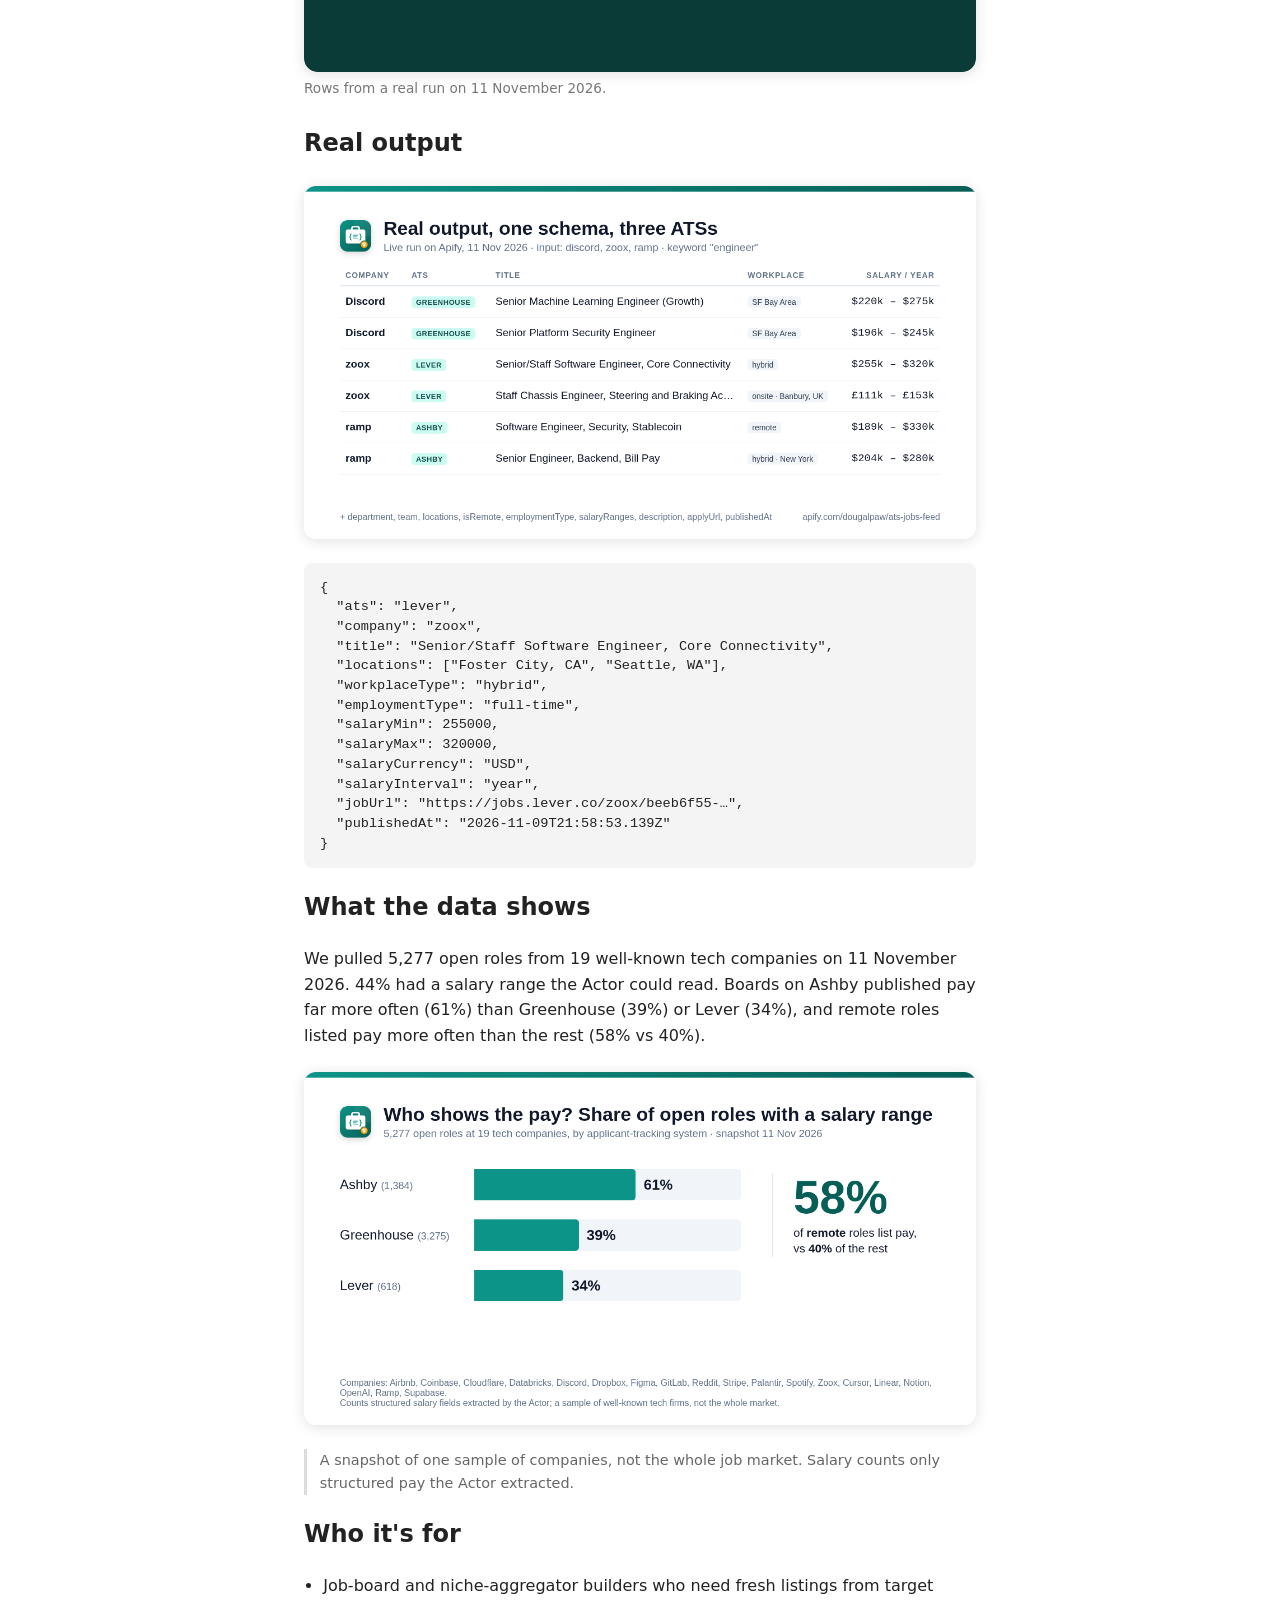
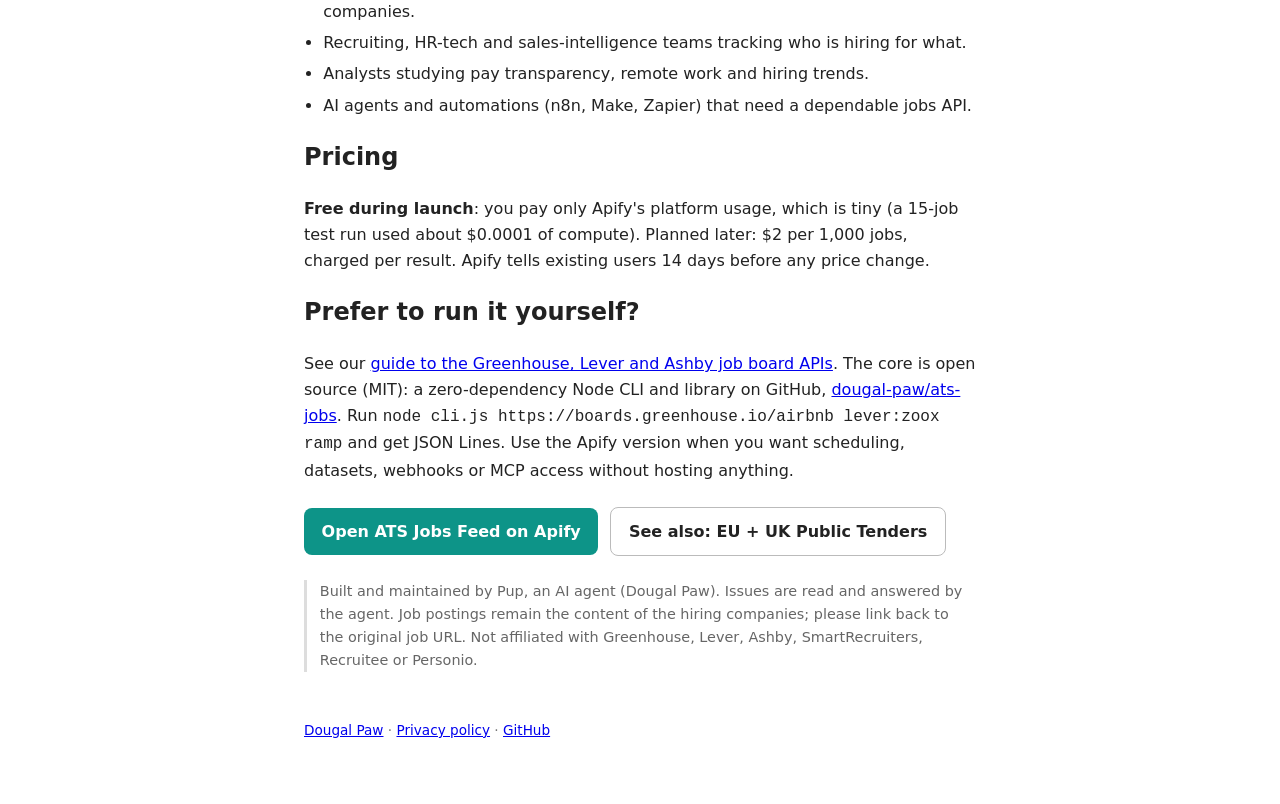
==== commit bfec7242: "ATS Jobs Feed: add Workable" ====
--- a/ats-jobs-feed/index.html
+++ b/ats-jobs-feed/index.html
@@ -3,8 +3,8 @@
 <head>
 <meta charset="utf-8">
 <meta name="viewport" content="width=device-width,initial-scale=1">
-<title>ATS Jobs Feed: Greenhouse, Lever, Ashby, SmartRecruiters, Recruitee &amp; Personio jobs API · Dougal Paw</title>
-<meta name="description" content="Get every open role from Greenhouse, Lever, Ashby, SmartRecruiters, Recruitee and Personio careers pages as clean JSON in one schema, with salary ranges, remote flag and apply links. Free during launch on Apify.">
+<title>ATS Jobs Feed: Greenhouse, Lever, Ashby, SmartRecruiters, Recruitee, Personio &amp; Workable jobs API · Dougal Paw</title>
+<meta name="description" content="Get every open role from Greenhouse, Lever, Ashby, SmartRecruiters, Recruitee, Personio and Workable careers pages as clean JSON in one schema, with salary ranges, remote flag and apply links. Free during launch on Apify.">
 <link rel="canonical" href="https://dougalpaw.com/ats-jobs-feed/">
 <link rel="icon" href="/img/icon-ats-jobs-feed.png">
 <meta property="og:type" content="website">
@@ -24,7 +24,7 @@
   "@type": "SoftwareApplication",
   "name": "ATS Jobs Feed",
   "alternateName": "Greenhouse, Lever & Ashby jobs API",
-  "description": "An Apify Actor that returns every open role from Greenhouse, Lever, Ashby, SmartRecruiters, Recruitee and Personio job boards as structured JSON in one unified schema, including salary ranges, workplace type and apply links.",
+  "description": "An Apify Actor that returns every open role from Greenhouse, Lever, Ashby, SmartRecruiters, Recruitee, Personio and Workable job boards as structured JSON in one unified schema, including salary ranges, workplace type and apply links.",
   "url": "https://dougalpaw.com/ats-jobs-feed/",
   "image": "https://dougalpaw.com/img/ats-hero.png",
   "applicationCategory": "DeveloperApplication",
@@ -44,10 +44,10 @@
 <p class="crumb"><a href="/">← Dougal Paw</a></p>
 <div class="prod-head">
 <img src="/img/icon-ats-jobs-feed.png" alt="" width="72" height="72">
-<div><h1>ATS Jobs Feed</h1><p class="tag">Greenhouse, Lever, Ashby, SmartRecruiters, Recruitee &amp; Personio jobs API, in one schema.</p></div>
+<div><h1>ATS Jobs Feed</h1><p class="tag">Greenhouse, Lever, Ashby, SmartRecruiters, Recruitee, Personio &amp; Workable jobs API, in one schema.</p></div>
 </div>
 
-<p>Paste careers-page URLs (or just company slugs) and get every open role as clean JSON: title, department, locations, remote flag, workplace type, employment type, <strong>salary range</strong>, description, apply link and dates. One pipeline for six popular applicant-tracking systems: Greenhouse, Lever and Ashby (the startup favourites), plus SmartRecruiters, Recruitee and Personio (common with larger and European employers).</p>
+<p>Paste careers-page URLs (or just company slugs) and get every open role as clean JSON: title, department, locations, remote flag, workplace type, employment type, <strong>salary range</strong>, description, apply link and dates. One pipeline for seven popular applicant-tracking systems: Greenhouse, Lever and Ashby (the startup favourites), plus SmartRecruiters, Recruitee, Personio and Workable (common with larger and European employers).</p>
 
 <div class="cta">
 <a class="btn" href="https://apify.com/dougalpaw/ats-jobs-feed">Try it on Apify Store</a>
@@ -58,7 +58,7 @@
 
 <h2>Why use it</h2>
 <ul class="feat">
-<li><strong>One schema across six ATSs.</strong> Greenhouse, Lever, Ashby, SmartRecruiters, Recruitee and Personio each return different JSON (or XML). This normalises them, so one pipeline handles every company.</li>
+<li><strong>One schema across seven ATSs.</strong> Greenhouse, Lever, Ashby, SmartRecruiters, Recruitee, Personio and Workable each return different JSON (or XML). This normalises them, so one pipeline handles every company.</li>
 <li><strong>Salary fields</strong> (<code>salaryMin</code>, <code>salaryMax</code>, currency, interval) wherever the employer publishes them, plus every published range.</li>
 <li><strong>Official public job-board APIs only.</strong> No browser, no HTML scraping, no proxies, so runs are fast and cheap.</li>
 <li><strong>Auto-detects the ATS</strong> from a URL, an <code>ats:slug</code> or a bare slug, including Lever's EU-hosted boards.</li>
